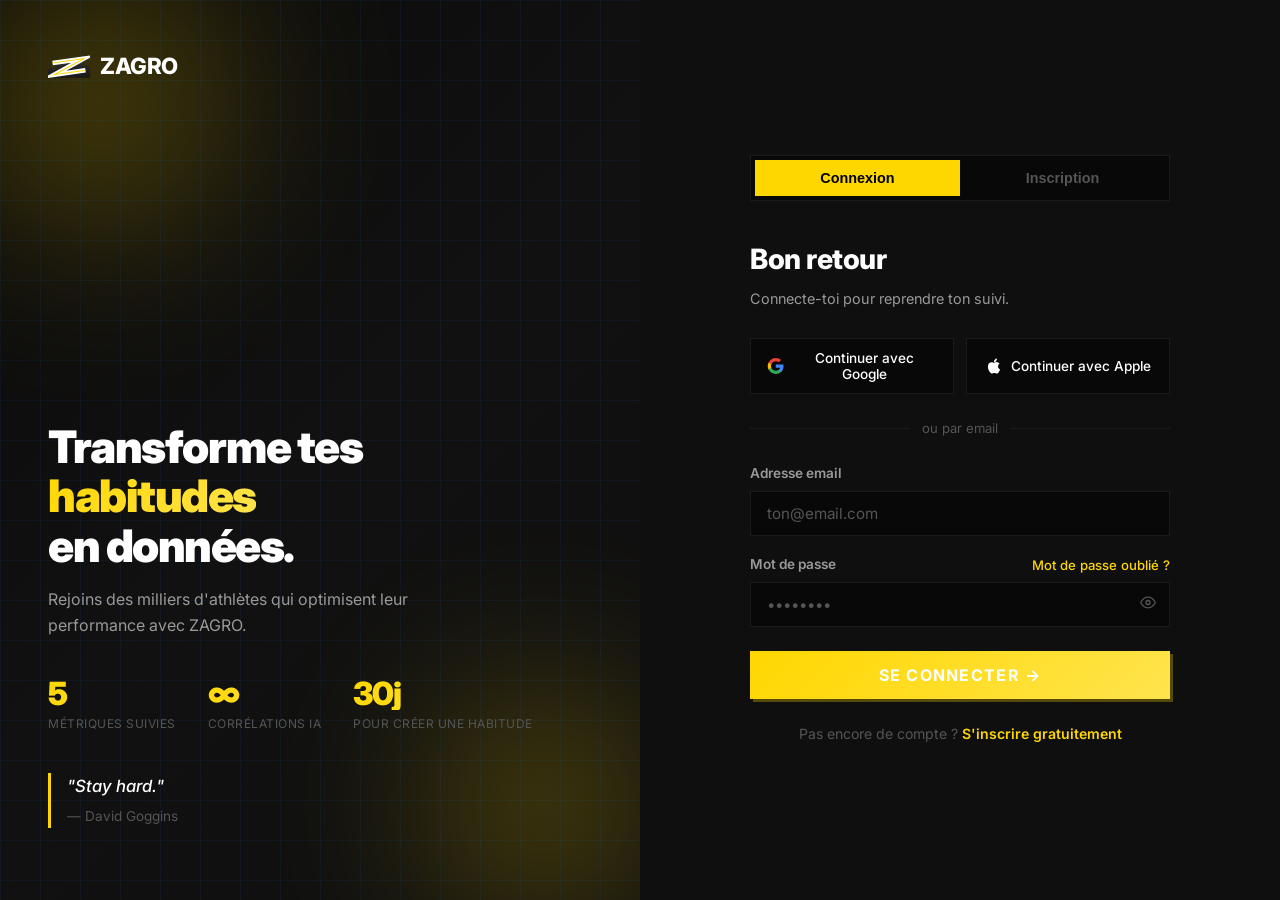
==== templates/auth.html @ 40c75fc3 "ZAGRO v1 - sauvegarde complète" ====
<!DOCTYPE html>
<html lang="fr" data-theme="dark">
<head>
  <meta charset="UTF-8" />
  <meta name="viewport" content="width=device-width, initial-scale=1.0" />
  <title>ZAGRO — Connexion</title>
  <link rel="icon" type="image/svg+xml" href="/static/img/logo.svg" />
  <link rel="stylesheet" href="/static/css/style.css" />
  <link rel="stylesheet" href="/static/css/auth.css" />
  <link href="https://fonts.googleapis.com/css2?family=Inter:wght@300;400;500;600;700;800;900&display=swap" rel="stylesheet" />
</head>
<body class="auth-page">

  <div class="auth-layout">

    <!-- ── Left: Brand panel ── -->
    <div class="auth-brand">
      <div class="auth-brand__orb auth-brand__orb--1"></div>
      <div class="auth-brand__orb auth-brand__orb--2"></div>
      <div class="auth-brand__grid"></div>

      <a href="/" class="auth-brand__logo">
        <svg class="logo-svg" xmlns="http://www.w3.org/2000/svg" viewBox="0 0 64 36" width="42" height="24">
          <defs><linearGradient id="mt-auth" x1="0%" y1="0%" x2="0%" y2="100%"><stop offset="0%" stop-color="#333333"/><stop offset="100%" stop-color="#181818"/></linearGradient></defs>
          <path d="M0,36 L0,26 L5,20 L9,24 L14,14 L17,18 L21,8 L24,12 L28,4 L32,12 L36,6 L40,14 L43,10 L47,18 L52,12 L56,20 L60,16 L64,22 L64,36 Z" fill="url(#mt-auth)"/>
          <g transform="rotate(-8, 32, 19)"><path d="M8,10 L56,10 L8,28 L56,28" stroke="#FFFFFF" stroke-width="7" stroke-linecap="butt" stroke-linejoin="miter" stroke-miterlimit="20" fill="none"/><path d="M8,10 L56,10 L8,28 L56,28" stroke="#FFD700" stroke-width="1.5" stroke-linecap="butt" stroke-linejoin="miter" stroke-miterlimit="20" fill="none"/></g>
        </svg>
        <span>ZAGRO</span>
      </a>

      <div class="auth-brand__content">
        <h2 class="auth-brand__title">Transforme tes<br /><span class="gradient-text">habitudes</span><br />en données.</h2>
        <p class="auth-brand__sub">Rejoins des milliers d'athlètes qui optimisent leur performance avec ZAGRO.</p>

        <div class="auth-brand__stats">
          <div class="auth-stat">
            <div class="auth-stat__num">5</div>
            <div class="auth-stat__label">Métriques suivies</div>
          </div>
          <div class="auth-stat">
            <div class="auth-stat__num">∞</div>
            <div class="auth-stat__label">Corrélations IA</div>
          </div>
          <div class="auth-stat">
            <div class="auth-stat__num">30j</div>
            <div class="auth-stat__label">Pour créer une habitude</div>
          </div>
        </div>

        <div class="auth-brand__quote">
          <p>"Stay hard."</p>
          <span>— David Goggins</span>
        </div>
      </div>
    </div>

    <!-- ── Right: Form panel ── -->
    <div class="auth-form-panel">
      <div class="auth-form-wrap">

        <!-- Tabs -->
        <div class="auth-tabs">
          <button class="auth-tab active" id="tab-login" onclick="showLogin()">Connexion</button>
          <button class="auth-tab" id="tab-register" onclick="showRegister()">Inscription</button>
          <div class="auth-tab-indicator" id="tab-indicator"></div>
        </div>

        <!-- ── Login form ── -->
        <div class="auth-form active" id="form-login">
          <h1 class="auth-form__title">Bon retour</h1>
          <p class="auth-form__sub">Connecte-toi pour reprendre ton suivi.</p>

          <div class="social-btns">
            <button class="social-btn" onclick="socialLogin('Google')">
              <svg width="18" height="18" viewBox="0 0 24 24"><path fill="#4285F4" d="M22.56 12.25c0-.78-.07-1.53-.2-2.25H12v4.26h5.92c-.26 1.37-1.04 2.53-2.21 3.31v2.77h3.57c2.08-1.92 3.28-4.74 3.28-8.09z"/><path fill="#34A853" d="M12 23c2.97 0 5.46-.98 7.28-2.66l-3.57-2.77c-.98.66-2.23 1.06-3.71 1.06-2.86 0-5.29-1.93-6.16-4.53H2.18v2.84C3.99 20.53 7.7 23 12 23z"/><path fill="#FBBC05" d="M5.84 14.09c-.22-.66-.35-1.36-.35-2.09s.13-1.43.35-2.09V7.07H2.18C1.43 8.55 1 10.22 1 12s.43 3.45 1.18 4.93l2.85-2.22.81-.62z"/><path fill="#EA4335" d="M12 5.38c1.62 0 3.06.56 4.21 1.64l3.15-3.15C17.45 2.09 14.97 1 12 1 7.7 1 3.99 3.47 2.18 7.07l3.66 2.84c.87-2.6 3.3-4.53 6.16-4.53z"/></svg>
              Continuer avec Google
            </button>
            <button class="social-btn" onclick="socialLogin('Apple')">
              <svg width="18" height="18" viewBox="0 0 24 24" fill="currentColor"><path d="M18.71 19.5c-.83 1.24-1.71 2.45-3.05 2.47-1.34.03-1.77-.79-3.29-.79-1.53 0-2 .77-3.27.82-1.31.05-2.3-1.32-3.14-2.53C4.25 17 2.94 12.45 4.7 9.39c.87-1.52 2.43-2.48 4.12-2.51 1.28-.02 2.5.87 3.29.87.78 0 2.26-1.07 3.8-.91.65.03 2.47.26 3.64 1.98-.09.06-2.17 1.28-2.15 3.81.03 3.02 2.65 4.03 2.68 4.04-.03.07-.42 1.44-1.38 2.83M13 3.5c.73-.83 1.94-1.46 2.94-1.5.13 1.17-.34 2.35-1.04 3.19-.69.85-1.83 1.51-2.95 1.42-.15-1.15.41-2.35 1.05-3.11z"/></svg>
              Continuer avec Apple
            </button>
          </div>

          <div class="auth-divider"><span>ou par email</span></div>

          <form class="form" id="login-form" onsubmit="handleLogin(event)">
            <div class="form-group">
              <label class="form-label">Adresse email</label>
              <input type="email" class="form-input" id="login-email" placeholder="ton@email.com" required />
            </div>
            <div class="form-group">
              <label class="form-label">
                Mot de passe
                <a href="#" class="form-label__link">Mot de passe oublié ?</a>
              </label>
              <div class="input-wrap">
                <input type="password" class="form-input" id="login-password" placeholder="••••••••" required />
                <button type="button" class="input-eye" onclick="togglePassword('login-password', this)"><svg width="16" height="16" viewBox="0 0 24 24" fill="none" stroke="currentColor" stroke-width="2" stroke-linecap="round" stroke-linejoin="round"><path d="M1 12s4-8 11-8 11 8 11 8-4 8-11 8-11-8-11-8z"/><circle cx="12" cy="12" r="3"/></svg></button>
              </div>
            </div>
            <div class="form-error" id="login-error"></div>
            <button type="submit" id="login-submit" class="btn btn--primary btn--xl form-submit">
              Se connecter →
            </button>
          </form>

          <p class="auth-switch">Pas encore de compte ? <a href="#" onclick="showRegister()">S'inscrire gratuitement</a></p>
        </div>

        <!-- ── Register form ── -->
        <div class="auth-form" id="form-register">
          <h1 class="auth-form__title">Commence ton voyage</h1>
          <p class="auth-form__sub">Gratuit. Aucune carte requise.</p>

          <div class="social-btns">
            <button class="social-btn" onclick="socialLogin('Google')">
              <svg width="18" height="18" viewBox="0 0 24 24"><path fill="#4285F4" d="M22.56 12.25c0-.78-.07-1.53-.2-2.25H12v4.26h5.92c-.26 1.37-1.04 2.53-2.21 3.31v2.77h3.57c2.08-1.92 3.28-4.74 3.28-8.09z"/><path fill="#34A853" d="M12 23c2.97 0 5.46-.98 7.28-2.66l-3.57-2.77c-.98.66-2.23 1.06-3.71 1.06-2.86 0-5.29-1.93-6.16-4.53H2.18v2.84C3.99 20.53 7.7 23 12 23z"/><path fill="#FBBC05" d="M5.84 14.09c-.22-.66-.35-1.36-.35-2.09s.13-1.43.35-2.09V7.07H2.18C1.43 8.55 1 10.22 1 12s.43 3.45 1.18 4.93l2.85-2.22.81-.62z"/><path fill="#EA4335" d="M12 5.38c1.62 0 3.06.56 4.21 1.64l3.15-3.15C17.45 2.09 14.97 1 12 1 7.7 1 3.99 3.47 2.18 7.07l3.66 2.84c.87-2.6 3.3-4.53 6.16-4.53z"/></svg>
              S'inscrire avec Google
            </button>
            <button class="social-btn" onclick="socialLogin('Apple')">
              <svg width="18" height="18" viewBox="0 0 24 24" fill="currentColor"><path d="M18.71 19.5c-.83 1.24-1.71 2.45-3.05 2.47-1.34.03-1.77-.79-3.29-.79-1.53 0-2 .77-3.27.82-1.31.05-2.3-1.32-3.14-2.53C4.25 17 2.94 12.45 4.7 9.39c.87-1.52 2.43-2.48 4.12-2.51 1.28-.02 2.5.87 3.29.87.78 0 2.26-1.07 3.8-.91.65.03 2.47.26 3.64 1.98-.09.06-2.17 1.28-2.15 3.81.03 3.02 2.65 4.03 2.68 4.04-.03.07-.42 1.44-1.38 2.83M13 3.5c.73-.83 1.94-1.46 2.94-1.5.13 1.17-.34 2.35-1.04 3.19-.69.85-1.83 1.51-2.95 1.42-.15-1.15.41-2.35 1.05-3.11z"/></svg>
              S'inscrire avec Apple
            </button>
          </div>

          <div class="auth-divider"><span>ou par email</span></div>

          <form class="form" id="register-form" onsubmit="handleRegister(event)">
            <div class="form-group">
              <label class="form-label">Prénom</label>
              <input type="text" class="form-input" id="reg-name" placeholder="David" required />
            </div>
            <div class="form-group">
              <label class="form-label">Adresse email</label>
              <input type="email" class="form-input" id="reg-email" placeholder="ton@email.com" required />
            </div>
            <div class="form-group">
              <label class="form-label">Mot de passe</label>
              <div class="input-wrap">
                <input type="password" class="form-input" id="reg-password" placeholder="8 caractères minimum" required minlength="8" />
                <button type="button" class="input-eye" onclick="togglePassword('reg-password', this)"><svg width="16" height="16" viewBox="0 0 24 24" fill="none" stroke="currentColor" stroke-width="2" stroke-linecap="round" stroke-linejoin="round"><path d="M1 12s4-8 11-8 11 8 11 8-4 8-11 8-11-8-11-8z"/><circle cx="12" cy="12" r="3"/></svg></button>
              </div>
            </div>
            <div class="form-group">
              <label class="form-label">Confirmer le mot de passe</label>
              <div class="input-wrap">
                <input type="password" class="form-input" id="reg-confirm" placeholder="••••••••" required />
                <button type="button" class="input-eye" onclick="togglePassword('reg-confirm', this)"><svg width="16" height="16" viewBox="0 0 24 24" fill="none" stroke="currentColor" stroke-width="2" stroke-linecap="round" stroke-linejoin="round"><path d="M1 12s4-8 11-8 11 8 11 8-4 8-11 8-11-8-11-8z"/><circle cx="12" cy="12" r="3"/></svg></button>
              </div>
            </div>
            <div class="form-error" id="reg-error"></div>
            <button type="submit" id="reg-submit" class="btn btn--primary btn--xl form-submit">
              Créer mon compte →
            </button>
          </form>

          <p class="auth-switch">Déjà un compte ? <a href="#" onclick="showLogin()">Se connecter</a></p>
        </div>

      </div>
    </div>
  </div>

  <script>
    // ── Tab switching ──────────────────────────────────────────────
    function showLogin() {
      document.getElementById('form-login').classList.add('active');
      document.getElementById('form-register').classList.remove('active');
      document.getElementById('tab-login').classList.add('active');
      document.getElementById('tab-register').classList.remove('active');
      document.getElementById('tab-indicator').style.transform = 'translateX(0)';
    }

    function showRegister() {
      document.getElementById('form-register').classList.add('active');
      document.getElementById('form-login').classList.remove('active');
      document.getElementById('tab-register').classList.add('active');
      document.getElementById('tab-login').classList.remove('active');
      document.getElementById('tab-indicator').style.transform = 'translateX(100%)';
    }

    // ── Password visibility ────────────────────────────────────────
    var EYE_SVG  = '<svg width="16" height="16" viewBox="0 0 24 24" fill="none" stroke="currentColor" stroke-width="2" stroke-linecap="round" stroke-linejoin="round"><path d="M1 12s4-8 11-8 11 8 11 8-4 8-11 8-11-8-11-8z"/><circle cx="12" cy="12" r="3"/></svg>';
    var EYEOFF_SVG = '<svg width="16" height="16" viewBox="0 0 24 24" fill="none" stroke="currentColor" stroke-width="2" stroke-linecap="round" stroke-linejoin="round"><path d="M17.94 17.94A10.07 10.07 0 0 1 12 20c-7 0-11-8-11-8a18.45 18.45 0 0 1 5.06-5.94"/><path d="M9.9 4.24A9.12 9.12 0 0 1 12 4c7 0 11 8 11 8a18.5 18.5 0 0 1-2.16 3.19"/><line x1="1" y1="1" x2="23" y2="23"/></svg>';
    function togglePassword(id, btn) {
      const input = document.getElementById(id);
      input.type = input.type === 'password' ? 'text' : 'password';
      btn.innerHTML = input.type === 'password' ? EYE_SVG : EYEOFF_SVG;
    }

    // ── Social login (placeholder) ─────────────────────────────────
    function socialLogin(provider) {
      showError('login-error', `Connexion ${provider} bientôt disponible !`);
    }

    function showError(id, msg) {
      const el = document.getElementById(id);
      if (el) { el.textContent = msg; el.style.display = 'block'; }
      setTimeout(() => { if (el) el.style.display = 'none'; }, 4000);
    }

    function setLoading(btnId, loading) {
      const btn = document.getElementById(btnId);
      if (!btn) return;
      btn.disabled = loading;
      btn.style.opacity = loading ? '0.7' : '1';
    }

    // ── Login ──────────────────────────────────────────────────────
    async function handleLogin(e) {
      e.preventDefault();
      const email    = document.getElementById('login-email').value.trim();
      const password = document.getElementById('login-password').value;

      setLoading('login-submit', true);
      try {
        const res = await fetch('/api/login', {
          method: 'POST',
          headers: { 'Content-Type': 'application/json' },
          body: JSON.stringify({ email, password }),
        });
        const data = await res.json();
        if (!res.ok) { showError('login-error', data.error || 'Erreur de connexion.'); return; }
        window.location.href = '/dashboard';
      } catch {
        showError('login-error', 'Erreur réseau. Réessaie.');
      } finally {
        setLoading('login-submit', false);
      }
    }

    // ── Register ───────────────────────────────────────────────────
    async function handleRegister(e) {
      e.preventDefault();
      const name     = document.getElementById('reg-name').value.trim();
      const email    = document.getElementById('reg-email').value.trim();
      const password = document.getElementById('reg-password').value;
      const confirm  = document.getElementById('reg-confirm').value;

      if (password !== confirm) { showError('reg-error', 'Les mots de passe ne correspondent pas.'); return; }
      if (password.length < 8)  { showError('reg-error', 'Le mot de passe doit faire 8 caractères minimum.'); return; }

      setLoading('reg-submit', true);
      try {
        const res = await fetch('/api/register', {
          method: 'POST',
          headers: { 'Content-Type': 'application/json' },
          body: JSON.stringify({ name, email, password }),
        });
        const data = await res.json();
        if (!res.ok) { showError('reg-error', data.error || 'Erreur lors de l\'inscription.'); return; }
        window.location.href = '/dashboard';
      } catch {
        showError('reg-error', 'Erreur réseau. Réessaie.');
      } finally {
        setLoading('reg-submit', false);
      }
    }
  </script>
</body>
</html>
---- static/css/style.css ----
/* ═══════════════════════════════════════════════════════════════
   ZAGRO — Main Stylesheet
   Under Armour · Brutal · Bold · Performance
═══════════════════════════════════════════════════════════════ */

*, *::before, *::after { box-sizing: border-box; margin: 0; padding: 0; }

/* ── Variables (:root) ────────────────────────────────────────── */
:root {
  --bg:        #0A0A0A;
  --bg-2:      #0F0F0F;
  --bg-3:      #080808;
  --bg-card:   #111111;
  --bg-card-2: #141414;

  --yellow-1:  #CC9900;
  --yellow-2:  #FFD700;
  --yellow-3:  #FFE44D;
  --yellow-4:  #FFF0A0;

  /* Backward compat — all blue/orange/cyan/teal refs auto-map to yellow */
  --blue-1:    var(--yellow-1);
  --blue-2:    var(--yellow-2);
  --blue-3:    var(--yellow-3);
  --blue-4:    var(--yellow-4);
  --blue-5:    var(--yellow-4);
  --orange-1:  var(--yellow-1);
  --orange-2:  var(--yellow-2);
  --orange-3:  var(--yellow-3);
  --orange-4:  var(--yellow-4);
  --cyan-1:    var(--yellow-1);
  --cyan-2:    var(--yellow-2);
  --cyan-3:    var(--yellow-3);
  --teal-1:    var(--yellow-1);
  --teal-2:    var(--yellow-2);
  --teal-3:    var(--yellow-3);
  --green-1:   var(--yellow-1);
  --green-2:   var(--yellow-2);
  --green-3:   var(--yellow-3);

  /* Purple (unused in brutal) */
  --purple-1:  #1A0A0A;
  --purple-2:  #2A0A0A;
  --purple-3:  #4A1A1A;
  --purple-4:  #CC3300;

  --text-1:    #FFFFFF;
  --text-2:    #999999;
  --text-3:    #555555;

  --border:    #222222;
  --border-2:  #1A1A1A;

  --green:     #FFD700;
  --red:       #FF3333;
  --yellow:    #FFD700;

  /* Brutal — zero radius */
  --radius:    0px;
  --radius-lg: 0px;
  --radius-xl: 0px;

  --shadow-card: 0 0 0 1px #1A1A1A, 0 4px 16px rgba(0,0,0,0.9);
  --shadow-hard: 4px 4px 0px #FFD700;
  --shadow-glow: 4px 4px 0px rgba(255,215,0,0.4);

  --font: 'Inter', system-ui, -apple-system, sans-serif;
}

/* ── Light Mode ──────────────────────────────────────────────── */
[data-theme="light"] {
  --bg:        #F0F0F0;
  --bg-2:      #E8E8E8;
  --bg-3:      #E0E0E0;
  --bg-card:   #FFFFFF;
  --bg-card-2: #F5F5F5;
  --text-1:    #0A0A0A;
  --text-2:    #555555;
  --text-3:    #999999;
  --border:    #DDDDDD;
  --border-2:  #EEEEEE;
  --shadow-card: 0 0 0 1px #DDDDDD, 0 4px 16px rgba(0,0,0,0.08);
  --shadow-hard: 4px 4px 0px #CC9900;
}

/* ── Reset + Base ─────────────────────────────────────────────── */
html { scroll-behavior: smooth; }

body {
  font-family: var(--font);
  background: var(--bg);
  color: var(--text-1);
  line-height: 1.6;
  -webkit-font-smoothing: antialiased;
  transition: background 0.3s, color 0.3s;
}

a { text-decoration: none; color: inherit; }
ul { list-style: none; }

/* ── Container ────────────────────────────────────────────────── */
.container { max-width: 1160px; margin: 0 auto; padding: 0 24px; }

.gradient-text {
  background: linear-gradient(135deg, #FFD700 0%, #FFE44D 100%);
  -webkit-background-clip: text;
  -webkit-text-fill-color: transparent;
  background-clip: text;
}

.accent-text { color: #FFD700; }

/* ── Buttons ─────────────────────────────────────────────────── */
.btn {
  display: inline-flex;
  align-items: center;
  gap: 8px;
  padding: 10px 20px;
  border-radius: 0;
  font-size: 0.88rem;
  font-weight: 700;
  font-family: var(--font);
  cursor: pointer;
  border: 2px solid #FFD700;
  transition: all 0.15s ease;
  white-space: nowrap;
  position: relative;
  overflow: hidden;
  text-transform: uppercase;
  letter-spacing: 0.07em;
}

.btn--primary {
  background: #FFD700;
  color: #000000;
}

.btn--primary:hover {
  background: transparent;
  color: #FFD700;
  transform: translate(-3px, -3px);
  box-shadow: 3px 3px 0 #FFD700;
}

.btn--ghost {
  background: transparent;
  color: #FFD700;
  border: 2px solid #FFD700;
}

.btn--ghost:hover {
  background: #FFD700;
  color: #000000;
  border-color: #FFD700;
  transform: translate(-2px, -2px);
  box-shadow: 2px 2px 0 #FFD700;
}

.btn--sm  { padding: 8px 16px; font-size: 0.78rem; }
.btn--lg  { padding: 14px 32px; font-size: 0.95rem; }
.btn--xl  { padding: 18px 48px; font-size: 1.05rem; }

/* ── Scroll Progress Bar ─────────────────────────────────────── */
.scroll-progress {
  position: fixed;
  top: 0; left: 0;
  height: 3px;
  background: #FFD700;
  width: 0%;
  z-index: 300;
  transition: width 0.08s linear;
  pointer-events: none;
}

/* ── Top performance bar (non-cinematic landing) ─────────────── */
body.landing::before {
  content: '';
  position: fixed;
  top: 0; left: 0; right: 0;
  height: 3px;
  background: linear-gradient(90deg, #CC9900, #FFD700, #FFE44D, #FFD700, #CC9900);
  background-size: 200% 100%;
  animation: bar-slide 3s linear infinite;
  z-index: 200;
  pointer-events: none;
}

@keyframes bar-slide {
  0%   { background-position: 0% 0%; }
  100% { background-position: 200% 0%; }
}

/* ── Nav ─────────────────────────────────────────────────────── */
.nav {
  position: fixed;
  top: 0; left: 0; right: 0;
  z-index: 100;
  padding: 10px 0;
  border-bottom: 2px solid #FFD700;
  background: rgba(10, 10, 10, 0.97);
  backdrop-filter: blur(20px);
  -webkit-backdrop-filter: blur(20px);
}

.nav__inner {
  max-width: 1160px;
  margin: 0 auto;
  padding: 0 24px;
  display: flex;
  align-items: center;
  gap: 40px;
}

.nav__logo {
  display: flex;
  align-items: center;
  gap: 10px;
  font-size: 1.1rem;
  font-weight: 900;
  letter-spacing: 0.1em;
  color: #FFFFFF;
  text-transform: uppercase;
}

.logo-icon { color: #FFD700; }
.logo-svg  { display: block; flex-shrink: 0; }

.nav__links {
  display: flex;
  align-items: center;
  gap: 32px;
  flex: 1;
}

.nav__links a {
  color: #666666;
  font-size: 0.78rem;
  font-weight: 700;
  letter-spacing: 0.1em;
  text-transform: uppercase;
  transition: color 0.15s;
  position: relative;
}

.nav__links a::after {
  content: '';
  position: absolute;
  bottom: -4px; left: 0;
  width: 0; height: 2px;
  background: #FFD700;
  transition: width 0.2s ease;
}

.nav__links a:hover { color: #FFFFFF; }
.nav__links a:hover::after { width: 100%; }

.nav__actions {
  display: flex;
  align-items: center;
  gap: 10px;
  margin-left: auto;
}

.nav__login { font-size: 0.82rem; padding: 8px 16px; }

/* ── Theme Toggle ─────────────────────────────────────────────── */
.theme-toggle {
  width: 36px; height: 36px;
  border-radius: 0;
  background: #111111;
  border: 2px solid #222222;
  cursor: pointer;
  font-size: 0.95rem;
  display: flex;
  align-items: center;
  justify-content: center;
  transition: border-color 0.15s;
  flex-shrink: 0;
}
.theme-toggle:hover { border-color: #FFD700; }

/* ══════════════════════════════════════════════════════════════
   CINEMATIC LAYOUT
══════════════════════════════════════════════════════════════ */

body.cinematic { overflow: hidden; }

/* Disable animated top bar on cinematic landing (replaced by scroll progress) */
body.landing.cinematic::before { display: none; }

.scroll-container {
  position: fixed;
  top: 0; left: 0;
  display: flex;
  width: 100vw; height: 100vh;
  overflow-x: scroll;
  overflow-y: hidden;
  scroll-snap-type: x mandatory;
  scrollbar-width: none;
  -ms-overflow-style: none;
}
.scroll-container::-webkit-scrollbar { display: none; }

.scene {
  flex-shrink: 0;
  width: 100vw; height: 100vh;
  scroll-snap-align: start;
  position: relative;
  overflow: hidden;
  display: flex;
  align-items: center;
  justify-content: center;
  padding-top: 52px;
  box-sizing: border-box;
}

/* ── Scene Dots ───────────────────────────────────────────────── */
.scene-dots {
  position: fixed;
  right: 24px;
  top: 50%;
  transform: translateY(-50%);
  display: flex;
  flex-direction: column;
  gap: 12px;
  z-index: 200;
}

.scene-dot {
  width: 10px; height: 10px;
  border-radius: 50%;
  border: 2px solid rgba(255,215,0,0.35);
  background: transparent;
  cursor: pointer;
  transition: background 0.2s, border-color 0.2s, box-shadow 0.2s;
  padding: 0;
}

.scene-dot.active {
  background: #FFD700;
  border-color: #FFD700;
  box-shadow: 0 0 10px rgba(255,215,0,0.4);
}

.scene-dot:hover { border-color: #FFD700; }

/* ══════════════════════════════════════════════════════════════
   SCENE 1 — HERO
══════════════════════════════════════════════════════════════ */

.scene--hero { background: #0A0A0A; }

#particles-canvas {
  position: absolute;
  inset: 0;
  width: 100%; height: 100%;
  pointer-events: none;
  z-index: 0;
}

.hero-cin {
  position: relative;
  z-index: 1;
  text-align: center;
  padding: 0 24px;
  max-width: 900px;
}

.hero-cin__brand {
  font-size: clamp(5rem, 14vw, 11rem);
  font-weight: 900;
  line-height: 1;
  letter-spacing: -0.04em;
  color: #FFFFFF;
  text-transform: uppercase;
  animation: brand-in 0.9s 0.1s cubic-bezier(0.16,1,0.3,1) both;
}

@keyframes brand-in {
  from { opacity: 0; transform: translateY(50px) scale(0.92); }
  to   { opacity: 1; transform: translateY(0) scale(1); }
}

.hero-cin__h1 {
  display: flex;
  flex-direction: column;
  gap: 4px;
  font-size: clamp(1.8rem, 4.5vw, 3.8rem);
  font-weight: 900;
  line-height: 1.05;
  letter-spacing: -0.02em;
  text-transform: uppercase;
  margin: 16px 0 20px;
}

.hero-line-1 {
  display: block;
  color: #FFFFFF;
  animation: from-left 0.7s 0.75s cubic-bezier(0.16,1,0.3,1) both;
}

.hero-line-2 {
  display: block;
  color: #FFD700;
  animation: from-right 0.7s 1.0s cubic-bezier(0.16,1,0.3,1) both;
}

@keyframes from-left {
  from { opacity: 0; transform: translateX(-60px); }
  to   { opacity: 1; transform: translateX(0); }
}

@keyframes from-right {
  from { opacity: 0; transform: translateX(60px); }
  to   { opacity: 1; transform: translateX(0); }
}

.hero-cin__sub {
  font-size: clamp(0.85rem, 1.5vw, 1rem);
  color: #777;
  line-height: 1.7;
  max-width: 560px;
  margin: 0 auto 32px;
  animation: fade-in-up 0.7s 1.3s ease both;
}

.hero-cin__actions {
  display: flex;
  align-items: center;
  justify-content: center;
  gap: 24px;
  flex-wrap: wrap;
  animation: fade-in-up 0.7s 1.5s ease both;
}

@keyframes fade-in-up {
  from { opacity: 0; transform: translateY(20px); }
  to   { opacity: 1; transform: translateY(0); }
}

.scroll-hint {
  display: flex;
  align-items: center;
  gap: 8px;
  color: #555;
  font-size: 0.72rem;
  font-weight: 700;
  text-transform: uppercase;
  letter-spacing: 0.15em;
}

.scroll-hint__arrow {
  display: inline-block;
  animation: hint-bounce 1.8s ease-in-out infinite;
}

@keyframes hint-bounce {
  0%, 100% { transform: translateX(0); opacity: 0.5; }
  50%       { transform: translateX(8px); opacity: 1; }
}

/* ══════════════════════════════════════════════════════════════
   SCENE 2 — FEATURES
══════════════════════════════════════════════════════════════ */

.scene--features { background: #0F0F0F; }

.scene__inner {
  width: 100%;
  max-width: 1160px;
  padding: 0 40px;
  display: flex;
  flex-direction: column;
  align-items: center;
}

.scene__tag {
  display: inline-block;
  padding: 3px 12px;
  border: 1px solid #FFD700;
  border-radius: 0;
  font-size: 0.62rem;
  font-weight: 800;
  color: #FFD700;
  text-transform: uppercase;
  letter-spacing: 0.18em;
  margin-bottom: 12px;
}

.scene__title {
  font-size: clamp(1.6rem, 3.5vw, 2.8rem);
  font-weight: 900;
  text-transform: uppercase;
  letter-spacing: -0.02em;
  color: #FFFFFF;
  text-align: center;
  margin-bottom: 48px;
  line-height: 1.05;
}

.feat-grid {
  display: grid;
  grid-template-columns: repeat(3, 1fr);
  gap: 20px;
  width: 100%;
}

.feat-card {
  background: #111111;
  border: 1px solid #1A1A1A;
  border-left: 4px solid #FFD700;
  border-radius: 0;
  padding: 28px 24px;
  position: relative;
  transition: border-color 0.2s, box-shadow 0.2s, transform 0.2s;
}

.feat-card:hover {
  border-color: #FFD700;
  box-shadow: 4px 4px 0 #FFD700;
  transform: translate(-3px, -3px) !important;
}

.scene--features.active .feat-card { opacity: 1; transform: translateY(0); }
.scene--features.active .feat-card:nth-child(1) { transition-delay: 0.1s; }
.scene--features.active .feat-card:nth-child(2) { transition-delay: 0.25s; }
.scene--features.active .feat-card:nth-child(3) { transition-delay: 0.4s; }

.feat-card__num {
  position: absolute;
  top: 16px; right: 16px;
  font-size: 0.62rem;
  font-weight: 900;
  color: rgba(255,215,0,0.25);
  letter-spacing: 0.1em;
}

.feat-card__icon { font-size: 2rem; margin-bottom: 14px; display: flex; align-items: center; }

.feat-card h3 {
  font-size: 0.85rem;
  font-weight: 900;
  text-transform: uppercase;
  letter-spacing: 0.07em;
  color: #FFFFFF;
  margin-bottom: 10px;
}

.feat-card p { font-size: 0.85rem; color: #777; line-height: 1.7; }

/* ══════════════════════════════════════════════════════════════
   SCENE 3 — HOW IT WORKS
══════════════════════════════════════════════════════════════ */

.scene--how { background: #0A0A0A; }

.how-cin {
  display: flex;
  align-items: flex-start;
  gap: 0;
  width: 100%;
  max-width: 860px;
}

.how-cin__step {
  flex: 1;
  text-align: center;
  padding: 0 20px;
  opacity: 0;
  transform: translateY(32px);
  transition: opacity 0.5s ease, transform 0.5s ease;
}

.scene--how.active .how-cin__step--1 { opacity: 1; transform: none; transition-delay: 0.1s; }
.scene--how.active .how-cin__step--2 { opacity: 1; transform: none; transition-delay: 0.3s; }
.scene--how.active .how-cin__step--3 { opacity: 1; transform: none; transition-delay: 0.5s; }

.how-cin__num {
  width: 56px; height: 56px;
  border: 2px solid #FFD700;
  background: #111111;
  display: inline-flex;
  align-items: center;
  justify-content: center;
  font-size: 0.95rem;
  font-weight: 900;
  color: #FFD700;
  letter-spacing: 0.05em;
  box-shadow: 3px 3px 0 #FFD700;
  margin-bottom: 20px;
}

.how-cin__content h3 {
  font-size: 0.85rem;
  font-weight: 900;
  text-transform: uppercase;
  letter-spacing: 0.06em;
  color: #FFFFFF;
  margin-bottom: 10px;
}

.how-cin__content p { font-size: 0.85rem; color: #777; line-height: 1.7; }

.how-cin__connector {
  width: 60px; height: 2px;
  background: #FFD700;
  flex-shrink: 0;
  margin-top: 28px;
  opacity: 0.4;
  transition: opacity 0.5s ease;
}

.scene--how.active .how-cin__connector { opacity: 0.7; }

/* ══════════════════════════════════════════════════════════════
   SCENE 4 — COACH IA
══════════════════════════════════════════════════════════════ */

.scene--coach { background: #0A0A0A; }

.scene--coach::before {
  content: '';
  position: absolute;
  top: 50%; left: 50%;
  transform: translate(-50%, -50%);
  width: 700px; height: 500px;
  background: radial-gradient(ellipse, rgba(255,215,0,0.04) 0%, transparent 70%);
  pointer-events: none;
}

.coach-split {
  display: grid;
  grid-template-columns: 1fr 1fr;
  gap: 60px;
  width: 100%;
  max-width: 1080px;
  padding: 0 40px;
  align-items: center;
}

.coach-split__left p { font-size: 0.92rem; color: #777; line-height: 1.75; margin-top: 16px; }

.coach-mock {
  background: #111111;
  border: 2px solid #222222;
  border-radius: 0;
  padding: 24px;
  transition: border-color 0.2s, box-shadow 0.2s;
}

.coach-mock:hover {
  border-color: #FFD700;
  box-shadow: 4px 4px 0 rgba(255,215,0,0.25);
}

.scene--coach.active .coach-mock { opacity: 1; transform: translateX(0); }

.coach-mock__header {
  display: flex;
  align-items: center;
  gap: 12px;
  margin-bottom: 20px;
  padding-bottom: 16px;
  border-bottom: 1px solid #1A1A1A;
}

.coach-mock__av {
  width: 40px; height: 40px;
  background: #FFD700;
  display: flex;
  align-items: center;
  justify-content: center;
  font-size: 1.2rem;
  flex-shrink: 0;
}

.coach-mock__name {
  font-weight: 900;
  font-size: 0.78rem;
  text-transform: uppercase;
  letter-spacing: 0.08em;
  color: #FFFFFF;
}

.coach-mock__date { font-size: 0.65rem; color: #555; margin-top: 2px; }

.coach-mock__score { margin-left: auto; }

.coach-mock__score-num {
  font-size: 1.8rem;
  font-weight: 900;
  color: #FFD700;
  letter-spacing: -1px;
  line-height: 1;
}

.coach-mock__score-lbl { font-size: 0.72rem; color: #555; font-weight: 700; }

.coach-mock__body { display: flex; flex-direction: column; gap: 10px; }

.coach-msg {
  padding: 10px 14px;
  background: #141414;
  border-left: 2px solid #222222;
  border-radius: 0;
  font-size: 0.82rem;
  color: #999;
  line-height: 1.5;
  transition: border-color 0.2s, color 0.2s;
}

.coach-msg:hover { border-left-color: #FFD700; color: #FFFFFF; }

.scene--coach.active .coach-msg--1 { animation: msg-in 0.4s 0.5s ease both; }
.scene--coach.active .coach-msg--2 { animation: msg-in 0.4s 0.8s ease both; }
.scene--coach.active .coach-msg--3 { animation: msg-in 0.4s 1.1s ease both; }
.scene--coach.active .coach-msg--4 { animation: msg-in 0.4s 1.4s ease both; }

@keyframes msg-in {
  from { opacity: 0; transform: translateX(-16px); }
  to   { opacity: 1; transform: translateX(0); }
}

/* ══════════════════════════════════════════════════════════════
   SCENE 5 — CTA
══════════════════════════════════════════════════════════════ */

.scene--cta { background: #0A0A0A; }

.scene--cta::before {
  content: '';
  position: absolute;
  top: 50%; left: 50%;
  transform: translate(-50%, -50%);
  width: 800px; height: 600px;
  background: radial-gradient(ellipse, rgba(255,215,0,0.05) 0%, transparent 70%);
  pointer-events: none;
}

.cta-cin {
  text-align: center;
  padding: 0 24px;
  position: relative;
  z-index: 1;
  opacity: 0;
  transform: translateY(30px);
  transition: opacity 0.6s ease 0.1s, transform 0.6s ease 0.1s;
}

.scene--cta.active .cta-cin { opacity: 1; transform: none; }

.cta-cin__title {
  font-size: clamp(3rem, 8vw, 7rem);
  font-weight: 900;
  text-transform: uppercase;
  letter-spacing: -0.03em;
  line-height: 0.95;
  color: #FFFFFF;
  margin-bottom: 20px;
  margin-top: 12px;
}

.cta-cin__sub {
  font-size: 0.95rem;
  color: #666;
  line-height: 1.7;
  margin-bottom: 36px;
}

.cta-cin__btn {
  font-size: 1.05rem;
  padding: 18px 48px;
  box-shadow: 6px 6px 0 rgba(255,215,0,0.3);
}

.cta-cin__btn:hover { box-shadow: none; transform: translate(-6px, -6px); }

.cta-cin__stats {
  display: flex;
  align-items: center;
  justify-content: center;
  gap: 32px;
  margin-top: 48px;
  padding-top: 24px;
  border-top: 1px solid #1A1A1A;
}

.cta-stat { text-align: center; }

.cta-stat__num {
  display: block;
  font-size: 2.5rem;
  font-weight: 900;
  color: #FFD700;
  letter-spacing: -2px;
  line-height: 1;
}

.cta-stat__lbl {
  display: block;
  font-size: 0.62rem;
  color: #555;
  font-weight: 700;
  text-transform: uppercase;
  letter-spacing: 0.1em;
  margin-top: 6px;
}

.cta-stat__div { width: 1px; height: 48px; background: #1A1A1A; }

/* ══════════════════════════════════════════════════════════════
   LEGACY HERO & SECTIONS (non-cinematic pages)
══════════════════════════════════════════════════════════════ */

.hero {
  position: relative;
  min-height: 100vh;
  display: flex;
  align-items: center;
  padding: 120px 24px 80px;
  max-width: 1160px;
  margin: 0 auto;
  gap: 60px;
  overflow: hidden;
}

.hero__bg {
  position: fixed;
  inset: 0;
  pointer-events: none;
  z-index: 0;
  background: #0A0A0A;
}

.hero__content {
  position: relative;
  z-index: 1;
  flex: 1;
  max-width: 580px;
}

/* Grid overlay */
.grid-overlay {
  position: absolute;
  inset: 0;
  background-image:
    linear-gradient(rgba(255,215,0,0.03) 1px, transparent 1px),
    linear-gradient(90deg, rgba(255,215,0,0.03) 1px, transparent 1px);
  background-size: 64px 64px;
  pointer-events: none;
}

/* Orbs */
.orb {
  position: absolute;
  border-radius: 50%;
  filter: blur(120px);
  pointer-events: none;
}
.orb--1 { width:600px; height:400px; background:radial-gradient(ellipse, rgba(255,215,0,0.025) 0%, transparent 70%); top:-150px; left:-200px; }
.orb--2 { width:500px; height:350px; background:radial-gradient(ellipse, rgba(255,215,0,0.015) 0%, transparent 70%); top:50px; right:-200px; }
.orb--3 { width:400px; height:300px; background:radial-gradient(ellipse, rgba(255,215,0,0.02) 0%, transparent 70%); bottom:0; left:20%; }

.hero__perf-badge {
  display: inline-block;
  font-size: 0.6rem;
  font-weight: 800;
  letter-spacing: 0.35em;
  color: #FFD700;
  text-transform: uppercase;
  margin-bottom: 10px;
}

.hero__badge {
  display: inline-flex;
  align-items: center;
  gap: 8px;
  padding: 5px 12px;
  background: rgba(255,215,0,0.05);
  border: 1px solid rgba(255,215,0,0.2);
  border-radius: 0;
  font-size: 0.7rem;
  font-weight: 700;
  color: #FFD700;
  margin-bottom: 28px;
  letter-spacing: 0.1em;
  text-transform: uppercase;
}

.badge-dot {
  width: 6px; height: 6px;
  background: #FFD700;
  border-radius: 50%;
  box-shadow: 0 0 6px #FFD700;
  animation: pulse-dot 2s ease-in-out infinite;
}

@keyframes pulse-dot {
  0%, 100% { opacity: 1; transform: scale(1); }
  50%       { opacity: 0.4; transform: scale(0.7); }
}

@keyframes slide-from-left {
  from { opacity: 0; transform: translateX(-40px); }
  to   { opacity: 1; transform: translateX(0); }
}

.hero__title {
  font-size: clamp(2.8rem, 6.5vw, 5rem);
  font-weight: 900;
  line-height: 0.95;
  letter-spacing: -0.03em;
  margin-bottom: 0;
  text-transform: uppercase;
  color: #FFFFFF;
}

.hero__title .accent-text { color: #FFD700; display: block; margin-top: 6px; }

.hero__title-line {
  width: 72px; height: 4px;
  background: #FFD700;
  margin: 24px 0 28px;
  animation: slide-from-left 0.5s 0.3s ease both;
}

.hero__subtitle {
  font-size: 0.95rem;
  color: #777777;
  line-height: 1.75;
  margin-bottom: 40px;
  max-width: 480px;
  animation: slide-from-left 0.5s 0.4s ease both;
}

.hero__actions {
  display: flex;
  align-items: center;
  gap: 16px;
  margin-bottom: 48px;
  flex-wrap: wrap;
  animation: slide-from-left 0.5s 0.5s ease both;
}

.hero__stats {
  display: flex;
  align-items: center;
  gap: 32px;
  animation: slide-from-left 0.5s 0.6s ease both;
  padding-top: 24px;
  border-top: 1px solid #1A1A1A;
}

.stat { text-align: left; }

.stat__num {
  display: block;
  font-size: 3rem;
  font-weight: 900;
  color: #FFD700;
  letter-spacing: -2px;
  line-height: 1;
}

.stat__label {
  display: block;
  font-size: 0.62rem;
  color: #666666;
  font-weight: 700;
  text-transform: uppercase;
  letter-spacing: 0.12em;
  margin-top: 6px;
}

.stat__divider { width: 1px; height: 52px; background: #1A1A1A; }

/* ── Hero Preview Card ───────────────────────────────────────── */
.hero__preview {
  position: relative;
  z-index: 1;
  flex-shrink: 0;
  width: 360px;
  animation: slide-from-left 0.5s 0.1s ease both;
}

.preview-card {
  background: #111111;
  border: 2px solid #222222;
  border-radius: 0;
  padding: 20px;
  box-shadow: var(--shadow-card);
  animation: float 8s ease-in-out infinite;
  transition: border-color 0.15s, box-shadow 0.15s, transform 0.15s;
}

.preview-card:hover {
  border-color: #FFD700;
  box-shadow: 4px 4px 0 #FFD700;
  animation-play-state: paused;
  transform: translate(-4px, -4px) !important;
}

@keyframes float {
  0%, 100% { transform: translateY(0); }
  50%       { transform: translateY(-8px); }
}

.preview-card__header {
  display: flex;
  align-items: center;
  gap: 8px;
  margin-bottom: 20px;
  padding-bottom: 12px;
  border-bottom: 1px solid #1A1A1A;
}

.preview-dot { width: 10px; height: 10px; border-radius: 50%; }
.preview-dot--red    { background: #FF3333; }
.preview-dot--yellow { background: #FFD700; }
.preview-dot--green  { background: #FFD700; }

.preview-card__title {
  flex: 1;
  text-align: center;
  font-size: 0.62rem;
  color: #444444;
  font-weight: 700;
  text-transform: uppercase;
  letter-spacing: 0.08em;
}

.preview-metrics { display: flex; flex-direction: column; gap: 12px; }

.preview-metric {
  display: grid;
  grid-template-columns: 28px 1fr auto;
  align-items: center;
  gap: 10px;
}

.preview-metric__icon { font-size: 1.1rem; }

.preview-metric__val {
  font-size: 0.88rem;
  font-weight: 700;
  color: #FFFFFF;
  line-height: 1;
}

.preview-metric__label { font-size: 0.65rem; color: #444444; line-height: 1; margin-top: 2px; }
.preview-metric__bar { width: 80px; height: 3px; background: #1A1A1A; border-radius: 0; overflow: hidden; }
.preview-metric__fill { height: 100%; background: linear-gradient(90deg, #CC9900, #FFD700); transition: width 1s ease; }
.preview-metric__fill--purple { background: linear-gradient(90deg, #FFD700, #FFE44D); }

.preview-badge--green {
  width: 22px; height: 22px;
  background: rgba(255,215,0,0.1);
  color: #FFD700;
  border-radius: 0;
  display: flex; align-items: center; justify-content: center;
  font-size: 0.7rem; font-weight: 700;
  border: 1px solid rgba(255,215,0,0.25);
}

.preview-insight {
  display: flex;
  align-items: center;
  gap: 10px;
  margin-top: 16px;
  padding: 10px 12px;
  background: rgba(255,215,0,0.04);
  border: 1px solid rgba(255,215,0,0.15);
  border-left: 2px solid #FFD700;
  border-radius: 0;
  font-size: 0.78rem;
  color: #FFD700;
}

.insight-icon { font-size: 1rem; }

/* ── Section common ──────────────────────────────────────────── */
.section { padding: 100px 0; }

.section__header { text-align: center; margin-bottom: 64px; }

.section__tag {
  display: inline-block;
  padding: 3px 12px;
  background: transparent;
  border: 1px solid #FFD700;
  border-radius: 0;
  font-size: 0.65rem;
  font-weight: 800;
  color: #FFD700;
  text-transform: uppercase;
  letter-spacing: 0.18em;
  margin-bottom: 16px;
}

.section__title {
  font-size: clamp(1.8rem, 4vw, 2.8rem);
  font-weight: 900;
  line-height: 1.1;
  letter-spacing: -0.02em;
  margin-bottom: 16px;
  text-transform: uppercase;
  color: #FFFFFF;
  position: relative;
  display: inline-block;
}

.section__title::after {
  content: '';
  position: absolute;
  bottom: -8px; left: 0;
  width: 0; height: 3px;
  background: #FFD700;
  transition: width 0.5s ease 0.15s;
}

.section__header.visible .section__title::after { width: 100%; }

.section__sub { font-size: 0.95rem; color: #777777; max-width: 520px; margin: 0 auto; line-height: 1.7; }

/* ── Features grid ───────────────────────────────────────────── */
.features { background: #0F0F0F; }

.features__grid {
  display: grid;
  grid-template-columns: repeat(3, 1fr);
  gap: 1px;
  background: #222222;
  border: 2px solid #222222;
  border-radius: 0;
  overflow: hidden;
}

.feature-card {
  background: #111111;
  padding: 32px 28px;
  transition: background 0.15s, border-color 0.15s, box-shadow 0.15s, transform 0.15s;
  position: relative;
  border: 2px solid transparent;
}

.feature-card:hover {
  background: #141414;
  border-color: #FFD700;
  transform: translate(-3px, -3px);
  box-shadow: 3px 3px 0 #FFD700;
  z-index: 2;
}

.feature-card::before {
  content: '';
  position: absolute;
  top: 0; left: 0; right: 0;
  height: 2px;
  background: #FFD700;
  opacity: 0;
  transition: opacity 0.15s;
}

.feature-card:hover::before { opacity: 1; }

.feature-card--wide { grid-column: span 2; }
.feature-card--dark { background: #0D0D0D; }

.feature-card__icon { font-size: 1.8rem; margin-bottom: 16px; display: block; }

.feature-card h3 {
  font-size: 0.82rem; font-weight: 900; margin-bottom: 10px;
  color: #FFFFFF; text-transform: uppercase; letter-spacing: 0.08em;
}

.feature-card p { font-size: 0.88rem; color: #777777; line-height: 1.7; }

.feature-list { margin-top: 16px; display: flex; flex-direction: column; gap: 6px; }

.feature-list li { font-size: 0.82rem; color: #777777; padding-left: 18px; position: relative; }
.feature-list li::before { content: '▸'; position: absolute; left: 0; color: #FFD700; font-size: 0.7rem; }

/* ── Steps ───────────────────────────────────────────────────── */
.how { background: #0A0A0A; }

.steps {
  display: flex;
  align-items: flex-start;
  gap: 0;
  max-width: 900px;
  margin: 0 auto;
}

.step { flex: 1; text-align: center; padding: 0 24px; }

.step__number {
  display: inline-flex;
  align-items: center;
  justify-content: center;
  width: 56px; height: 56px;
  background: #111111;
  border: 2px solid #FFD700;
  border-radius: 0;
  font-size: 0.95rem;
  font-weight: 900;
  color: #FFD700;
  margin-bottom: 20px;
  letter-spacing: 0.05em;
  box-shadow: 3px 3px 0 #FFD700;
}

.step h3 {
  font-size: 0.82rem; font-weight: 900; margin-bottom: 10px;
  text-transform: uppercase; letter-spacing: 0.07em; color: #FFFFFF;
}

.step p { font-size: 0.88rem; color: #777777; line-height: 1.7; }

.step__connector {
  width: 80px; height: 2px;
  background: #FFD700;
  flex-shrink: 0;
  margin-top: 27px;
  opacity: 0.4;
}

/* ── Coach section ───────────────────────────────────────────── */
.coach-section { background: #0F0F0F; }

.coach-layout { display: grid; grid-template-columns: 1fr 1fr; gap: 60px; align-items: center; }

.coach-text p { font-size: 0.92rem; color: #777777; line-height: 1.75; margin-top: 16px; }

.coach-card {
  background: #111111;
  border: 2px solid #222222;
  border-radius: 0;
  padding: 24px;
  box-shadow: var(--shadow-card);
  transition: border-color 0.15s, box-shadow 0.15s, transform 0.15s;
}

.coach-card:hover {
  border-color: #FFD700;
  box-shadow: 4px 4px 0 #FFD700;
  transform: translate(-4px, -4px);
}

.coach-card__header {
  display: flex;
  align-items: center;
  gap: 14px;
  margin-bottom: 20px;
  padding-bottom: 16px;
  border-bottom: 1px solid #1A1A1A;
}

.coach-avatar {
  width: 44px; height: 44px;
  background: #FFD700;
  border-radius: 0;
  display: flex; align-items: center; justify-content: center;
  font-size: 1.3rem;
  flex-shrink: 0;
}

.coach-card__name { font-weight: 900; font-size: 0.82rem; text-transform: uppercase; letter-spacing: 0.07em; color: #FFFFFF; }
.coach-card__sub  { font-size: 0.7rem; color: #444444; margin-top: 2px; letter-spacing: 0.04em; text-transform: uppercase; }
.coach-card__score { margin-left: auto; text-align: center; }

.score-num { font-size: 2rem; font-weight: 900; color: #FFD700; letter-spacing: -1px; }
.score-label { font-size: 0.68rem; color: #444444; font-weight: 700; text-transform: uppercase; letter-spacing: 0.06em; }

.coach-card__body { display: flex; flex-direction: column; gap: 10px; margin-bottom: 20px; }
.coach-card__body p { font-size: 0.85rem; color: #777777; line-height: 1.55; }

.coach-card__insights { display: flex; flex-direction: column; gap: 8px; padding-top: 16px; border-top: 1px solid #1A1A1A; }

.mini-insight { display: flex; align-items: center; gap: 8px; font-size: 0.75rem; color: #444444; font-family: 'Courier New', monospace; }
.mini-insight__dot { width: 6px; height: 6px; border-radius: 0; flex-shrink: 0; }
.mini-insight__dot--green { background: #FFD700; box-shadow: 0 0 6px #FFD700; }
.mini-insight__dot--blue  { background: #FFE44D; }

/* ── CTA ─────────────────────────────────────────────────────── */
.cta-section { background: #0A0A0A; }

.cta-box {
  position: relative;
  overflow: hidden;
  background: #111111;
  border: 2px solid #222222;
  border-radius: 0;
  padding: 80px 48px;
  text-align: center;
  box-shadow: 8px 8px 0 #FFD700;
}

.cta-box::before {
  content: '';
  position: absolute;
  top: 0; left: 0; right: 0;
  height: 3px;
  background: #FFD700;
}

.cta-box h2 { font-size: clamp(2rem, 4vw, 3rem); font-weight: 900; letter-spacing: -0.02em; margin-bottom: 16px; text-transform: uppercase; color: #FFFFFF; }
.cta-box p  { font-size: 0.95rem; color: #777777; margin-bottom: 0; }

.orb--cta1, .orb--cta2 { display: none; }

/* ── Footer ──────────────────────────────────────────────────── */
.footer { border-top: 2px solid #1A1A1A; padding: 32px 0; background: #0A0A0A; }
.footer__inner { display: flex; align-items: center; justify-content: space-between; }
.footer__copy  { font-size: 0.78rem; color: #444444; }

/* ── FAQ ─────────────────────────────────────────────────────── */
.faq-list {
  max-width: 760px;
  margin: 48px auto 0;
  display: flex; flex-direction: column;
  gap: 1px;
  background: #1A1A1A;
  border: 2px solid #222222;
  border-radius: 0;
  overflow: hidden;
}

.faq-item { background: #111111; cursor: pointer; transition: background 0.15s; }
.faq-item:hover { background: #141414; }
.faq-item.open  { background: #141414; border-left: 3px solid #FFD700; }

.faq-item__q {
  display: flex; justify-content: space-between; align-items: center;
  padding: 18px 22px;
  font-size: 0.82rem; font-weight: 700;
  color: #FFFFFF; gap: 12px;
  text-transform: uppercase; letter-spacing: 0.06em;
}

.faq-item__icon { font-size: 1.2rem; font-weight: 300; color: #FFD700; flex-shrink: 0; line-height: 1; transition: transform 0.2s; }
.faq-item.open .faq-item__icon { transform: rotate(45deg); }

.faq-item__a {
  display: none;
  padding: 16px 22px 18px;
  font-size: 0.85rem; color: #777777; line-height: 1.75;
  border-top: 1px solid #1A1A1A;
}

.faq-item.open .faq-item__a { display: block; }

/* ── Diagonal section cuts ───────────────────────────────────── */
.features { position: relative; padding-bottom: 140px; }
.features::after {
  content: '';
  position: absolute; bottom: 0; left: 0; right: 0;
  height: 70px;
  background: #0A0A0A;
  clip-path: polygon(0 100%, 100% 0, 100% 100%);
  pointer-events: none;
}

.how { position: relative; padding-top: 140px; }
.how::before {
  content: '';
  position: absolute; top: 0; left: 0; right: 0;
  height: 70px;
  background: #0F0F0F;
  clip-path: polygon(0 0, 100% 0, 100% 100%);
  pointer-events: none;
}

.coach-section { position: relative; padding-top: 140px; }
.coach-section::before {
  content: '';
  position: absolute; top: 0; left: 0; right: 0;
  height: 70px;
  background: #0A0A0A;
  clip-path: polygon(0 0, 100% 0, 0 100%);
  pointer-events: none;
}

/* ── Animations (JS-used fallback) ───────────────────────────── */
@keyframes fade-up {
  from { opacity: 0; transform: translateX(-20px); }
  to   { opacity: 1; transform: translateX(0); }
}

.visible { opacity: 1 !important; transform: translate(0,0) !important; }

/* ══════════════════════════════════════════════════════════════
   MOBILE FALLBACK — CINEMATIC
══════════════════════════════════════════════════════════════ */
@media (max-width: 768px) {
  body.cinematic { overflow-y: auto; overflow-x: hidden; }
  body.landing.cinematic::before { display: block; }
  .scroll-progress { display: none; }
  .scroll-container {
    position: static;
    flex-direction: column;
    height: auto;
    overflow: visible;
    scroll-snap-type: none;
  }
  .scene {
    width: 100%;
    height: auto;
    min-height: 100svh;
    scroll-snap-align: none;
    padding-top: 80px;
    padding-bottom: 60px;
  }
  .scene-dots { display: none; }
  .feat-grid { grid-template-columns: 1fr; gap: 16px; }
  .how-cin { flex-direction: column; align-items: center; gap: 24px; }
  .how-cin__connector { width: 2px; height: 30px; margin: 0; }
  .coach-split { grid-template-columns: 1fr; gap: 32px; }
  .hero-cin__brand { font-size: clamp(3.5rem, 20vw, 6rem); }
  .scene__inner { padding: 0 20px; }
  .coach-split { padding: 0 20px; }
  .cta-cin { padding: 0 20px; }
  .scroll-hint { display: none; }
}

/* ── Non-cinematic responsive ─────────────────────────────────── */
@media (max-width: 960px) {
  .hero { flex-direction: column; padding-top: 100px; text-align: center; }
  .hero__content { max-width: 100%; }
  .hero__actions { justify-content: center; }
  .hero__stats { justify-content: center; }
  .hero__subtitle { margin: 0 auto 40px; }
  .hero__preview { width: 100%; max-width: 400px; }
  .nav__links { display: none; }
  .features__grid { grid-template-columns: 1fr 1fr; }
  .feature-card--wide { grid-column: span 2; }
  .steps { flex-direction: column; align-items: center; gap: 24px; }
  .step__connector { width: 2px; height: 40px; margin: 0; }
  .coach-layout { grid-template-columns: 1fr; }
  .footer__inner { flex-direction: column; gap: 12px; text-align: center; }
  .hero__title-line { margin-left: auto; margin-right: auto; }
  .section__title::after { display: none; }
}

@media (max-width: 600px) {
  .features__grid { grid-template-columns: 1fr; }
  .feature-card--wide { grid-column: span 1; }
  .cta-box { padding: 48px 24px; }
}

/* ══════════════════════════════════════════════════════════════
   VERTICAL LANDING PAGE
══════════════════════════════════════════════════════════════ */

/* ── Hero V ──────────────────────────────────────────────────── */
.hero-v {
  position: relative;
  min-height: 100vh;
  display: flex;
  flex-direction: column;
  align-items: center;
  justify-content: center;
  text-align: center;
  padding: 80px 24px 80px;
  overflow: hidden;
  background: #0A0A0A;
}

.hero-v #particles-canvas {
  position: absolute;
  inset: 0;
  width: 100%; height: 100%;
  pointer-events: none;
  z-index: 0;
}

.hero-v__inner {
  position: relative;
  z-index: 1;
  max-width: 900px;
  width: 100%;
}

.hero-v__perf-tag {
  display: inline-block;
  font-size: 0.6rem;
  font-weight: 800;
  letter-spacing: 0.3em;
  color: #FFD700;
  text-transform: uppercase;
  margin-bottom: 20px;
  padding: 4px 14px;
  border: 1px solid rgba(255,215,0,0.25);
  animation: fade-in-up 0.5s 0.1s ease both;
}

.hero-v__brand {
  font-size: clamp(5rem, 14vw, 11rem);
  font-weight: 900;
  line-height: 1;
  letter-spacing: -0.04em;
  color: #FFFFFF;
  text-transform: uppercase;
  animation: brand-in 0.9s 0.2s cubic-bezier(0.16,1,0.3,1) both;
}

.hero-v__h1 {
  display: flex;
  flex-direction: column;
  gap: 4px;
  font-size: clamp(1.8rem, 4.5vw, 3.8rem);
  font-weight: 900;
  line-height: 1.05;
  letter-spacing: -0.02em;
  text-transform: uppercase;
  margin: 16px 0 20px;
}

.hero-v__sub {
  font-size: clamp(0.85rem, 1.5vw, 1rem);
  color: #777;
  line-height: 1.7;
  max-width: 560px;
  margin: 0 auto 32px;
  animation: fade-in-up 0.7s 1.3s ease both;
}

.hero-v__actions {
  display: flex;
  align-items: center;
  justify-content: center;
  gap: 16px;
  flex-wrap: wrap;
  margin-bottom: 48px;
  animation: fade-in-up 0.7s 1.5s ease both;
}

.hero-v__stats {
  display: flex;
  align-items: center;
  justify-content: center;
  gap: 32px;
  padding-top: 24px;
  border-top: 1px solid #1A1A1A;
  animation: fade-in-up 0.7s 1.7s ease both;
}

.hero-stat { text-align: center; }

.hero-stat__num {
  display: block;
  font-size: 2.4rem;
  font-weight: 900;
  color: #FFD700;
  letter-spacing: -2px;
  line-height: 1;
}

.hero-stat__lbl {
  display: block;
  font-size: 0.62rem;
  color: #555;
  font-weight: 700;
  text-transform: uppercase;
  letter-spacing: 0.1em;
  margin-top: 6px;
}

.hero-stat__sep { width: 1px; height: 48px; background: #1A1A1A; }

.hero-v__scroll-hint {
  position: absolute;
  bottom: 32px;
  left: 50%;
  transform: translateX(-50%);
  color: #444;
  font-size: 0.62rem;
  font-weight: 700;
  text-transform: uppercase;
  letter-spacing: 0.2em;
  animation: fade-in-up 0.7s 2s ease both;
  display: flex;
  align-items: center;
  gap: 8px;
  z-index: 1;
  text-decoration: none;
  transition: color 0.2s;
}

.hero-v__scroll-hint:hover { color: #FFD700; }

.hero-v__scroll-arrow {
  display: inline-block;
  animation: bounce-y 2s ease-in-out infinite;
}

@keyframes bounce-y {
  0%, 100% { transform: translateY(0); }
  50%       { transform: translateY(6px); }
}

/* ── Vertical Sections ───────────────────────────────────────── */
.v-section { padding: 100px 0; }
.v-section--dark { background: #0F0F0F; }

.v-section__hd {
  text-align: center;
  margin-bottom: 60px;
}

.v-section__title {
  font-size: clamp(1.8rem, 4vw, 2.8rem);
  font-weight: 900;
  text-transform: uppercase;
  letter-spacing: -0.02em;
  color: #FFFFFF;
  line-height: 1.05;
  position: relative;
  display: inline-block;
}

.v-section__title::after {
  content: '';
  position: absolute;
  bottom: -8px; left: 0;
  width: 0; height: 3px;
  background: #FFD700;
  transition: width 0.5s ease 0.2s;
}

.v-section__hd.visible .v-section__title::after { width: 100%; }

/* ── V Steps ──────────────────────────────────────────────────── */
.v-steps {
  display: flex;
  align-items: flex-start;
  gap: 0;
  max-width: 860px;
  margin: 0 auto;
}

.v-step {
  flex: 1;
  text-align: center;
  padding: 0 20px;
}

.v-step__num {
  width: 56px; height: 56px;
  border: 2px solid #FFD700;
  background: #111111;
  display: inline-flex;
  align-items: center;
  justify-content: center;
  font-size: 0.95rem;
  font-weight: 900;
  color: #FFD700;
  letter-spacing: 0.05em;
  box-shadow: 3px 3px 0 #FFD700;
  margin-bottom: 20px;
}

.v-step__content h3 {
  font-size: 0.85rem;
  font-weight: 900;
  text-transform: uppercase;
  letter-spacing: 0.06em;
  color: #FFFFFF;
  margin-bottom: 10px;
}

.v-step__content p { font-size: 0.85rem; color: #777; line-height: 1.7; }

.v-step__connector {
  width: 60px; height: 2px;
  background: #FFD700;
  flex-shrink: 0;
  margin-top: 28px;
  opacity: 0.35;
}

.v-step__connector.visible { opacity: 0.7; }

/* ── V Coach ──────────────────────────────────────────────────── */
.v-coach {
  display: grid;
  grid-template-columns: 1fr 1fr;
  gap: 60px;
  align-items: center;
}

.v-coach__left .v-section__title {
  text-align: left;
  margin-bottom: 0;
}

.v-coach__left .scene__tag { margin-bottom: 16px; }

.v-coach__desc {
  font-size: 0.92rem;
  color: #777;
  line-height: 1.75;
  margin-top: 16px;
}

/* ── V CTA ────────────────────────────────────────────────────── */
.v-cta-section {
  padding: 100px 0;
  position: relative;
}

.v-cta-section::before {
  content: '';
  position: absolute;
  top: 50%; left: 50%;
  transform: translate(-50%, -50%);
  width: 800px; height: 600px;
  background: radial-gradient(ellipse, rgba(255,215,0,0.05) 0%, transparent 70%);
  pointer-events: none;
}

.v-cta {
  text-align: center;
  padding: 80px 48px;
  background: #111111;
  border: 2px solid #222222;
  position: relative;
  box-shadow: 8px 8px 0 #FFD700;
}

.v-cta::before {
  content: '';
  position: absolute;
  top: 0; left: 0; right: 0;
  height: 3px;
  background: #FFD700;
}

.v-cta__title {
  font-size: clamp(3rem, 8vw, 6.5rem);
  font-weight: 900;
  text-transform: uppercase;
  letter-spacing: -0.03em;
  line-height: 0.95;
  color: #FFFFFF;
  margin-bottom: 20px;
  margin-top: 12px;
}

.v-cta__sub {
  font-size: 0.95rem;
  color: #666;
  line-height: 1.7;
  margin-bottom: 36px;
}

.v-cta__btn {
  font-size: 1.05rem;
  padding: 18px 48px;
  box-shadow: 6px 6px 0 rgba(255,215,0,0.3);
}

.v-cta__btn:hover { box-shadow: none; }

.v-cta__stats {
  display: flex;
  align-items: center;
  justify-content: center;
  gap: 32px;
  margin-top: 48px;
  padding-top: 24px;
  border-top: 1px solid #1A1A1A;
}

/* ── Scroll Reveal ────────────────────────────────────────────── */
.reveal {
  opacity: 0;
  transform: translateY(28px);
  transition: opacity 0.55s ease, transform 0.55s ease;
}

.reveal.visible {
  opacity: 1;
  transform: translateY(0);
}

.reveal--d1 { transition-delay: 0.1s; }
.reveal--d2 { transition-delay: 0.25s; }
.reveal--d3 { transition-delay: 0.4s; }

/* ── Vertical responsive ─────────────────────────────────────── */
@media (max-width: 900px) {
  .v-steps { flex-direction: column; align-items: center; gap: 24px; }
  .v-step { padding: 0; }
  .v-step__connector { width: 2px; height: 32px; margin: 0; }
  .v-coach { grid-template-columns: 1fr; gap: 40px; }
  .v-coach__left .v-section__title { text-align: center; }
  .v-coach__left { text-align: center; }
  .v-cta { padding: 48px 24px; }
  .hero-v__stats { gap: 20px; }
  .feat-grid { grid-template-columns: 1fr; }
}

@media (max-width: 600px) {
  .v-section { padding: 72px 0; }
  .hero-v__scroll-hint { display: none; }
}
---- static/css/auth.css ----
/* ═══════════════════════════════════════════════════════════════
   ZAGRO — Auth Page Stylesheet
═══════════════════════════════════════════════════════════════ */

/* ── Layout ─────────────────────────────────────────────────── */
body.auth-page {
  min-height: 100vh;
  display: flex;
  align-items: stretch;
  background: var(--bg);
}

.auth-layout {
  display: grid;
  grid-template-columns: 1fr 1fr;
  width: 100%;
  min-height: 100vh;
}

/* ── Brand Panel (Left) ─────────────────────────────────────── */
.auth-brand {
  position: relative;
  background: linear-gradient(135deg, #0A0A0A 0%, #111111 50%, #0F0F0F 100%);
  display: flex;
  flex-direction: column;
  padding: 48px;
  overflow: hidden;
}

/* Decorative orbs */
.auth-brand__orb {
  position: absolute;
  border-radius: 50%;
  filter: blur(80px);
  opacity: 0.35;
  pointer-events: none;
}

.auth-brand__orb--1 {
  width: 400px;
  height: 400px;
  top: -100px;
  left: -100px;
  background: radial-gradient(circle, var(--orange-2), transparent 70%);
}

.auth-brand__orb--2 {
  width: 350px;
  height: 350px;
  bottom: -80px;
  right: -80px;
  background: radial-gradient(circle, var(--teal-2), transparent 70%);
}

/* Grid texture */
.auth-brand__grid {
  position: absolute;
  inset: 0;
  background-image:
    linear-gradient(rgba(30,144,255,0.06) 1px, transparent 1px),
    linear-gradient(90deg, rgba(30,144,255,0.06) 1px, transparent 1px);
  background-size: 40px 40px;
  pointer-events: none;
}

.auth-brand__logo {
  display: flex;
  align-items: center;
  gap: 10px;
  font-size: 1.4rem;
  font-weight: 800;
  color: var(--text-1);
  letter-spacing: -0.5px;
  position: relative;
  z-index: 1;
  text-decoration: none;
}

.auth-brand__logo .logo-icon {
  font-size: 1.8rem;
  background: linear-gradient(135deg, var(--orange-2), var(--teal-2));
  -webkit-background-clip: text;
  -webkit-text-fill-color: transparent;
  background-clip: text;
}

.auth-brand__content {
  margin-top: auto;
  position: relative;
  z-index: 1;
  padding-bottom: 24px;
}

.auth-brand__title {
  font-size: clamp(2rem, 3.5vw, 3rem);
  font-weight: 900;
  line-height: 1.1;
  letter-spacing: -1.5px;
  color: var(--text-1);
  margin-bottom: 16px;
}

.auth-brand__title .gradient-text {
  background: linear-gradient(135deg, var(--orange-2) 0%, var(--teal-3) 100%);
  -webkit-background-clip: text;
  -webkit-text-fill-color: transparent;
  background-clip: text;
}

.auth-brand__sub {
  font-size: 1rem;
  color: var(--text-2);
  line-height: 1.6;
  max-width: 380px;
  margin-bottom: 40px;
}

/* Stats row */
.auth-brand__stats {
  display: flex;
  gap: 32px;
  margin-bottom: 40px;
}

.auth-stat__num {
  font-size: 2rem;
  font-weight: 900;
  background: linear-gradient(135deg, var(--orange-2), var(--teal-3));
  -webkit-background-clip: text;
  -webkit-text-fill-color: transparent;
  background-clip: text;
  letter-spacing: -1px;
  line-height: 1;
}

.auth-stat__label {
  font-size: 0.75rem;
  color: var(--text-3);
  text-transform: uppercase;
  letter-spacing: 0.5px;
  margin-top: 4px;
}

/* Quote */
.auth-brand__quote {
  border-left: 3px solid var(--orange-2);
  padding-left: 16px;
}

.auth-brand__quote p {
  font-style: italic;
  font-size: 1.05rem;
  color: var(--text-1);
  font-weight: 500;
}

.auth-brand__quote span {
  font-size: 0.85rem;
  color: var(--text-3);
  display: block;
  margin-top: 6px;
}

/* ── Form Panel (Right) ─────────────────────────────────────── */
.auth-form-panel {
  background: var(--bg-2);
  display: flex;
  align-items: center;
  justify-content: center;
  padding: 48px 40px;
  overflow-y: auto;
}

.auth-form-wrap {
  width: 100%;
  max-width: 420px;
}

/* ── Tabs ───────────────────────────────────────────────────── */
.auth-tabs {
  position: relative;
  display: flex;
  background: var(--bg-3);
  border-radius: var(--radius);
  padding: 4px;
  margin-bottom: 36px;
  border: 1px solid var(--border-2);
}

.auth-tab {
  flex: 1;
  padding: 10px 16px;
  background: none;
  border: none;
  color: var(--text-3);
  font-size: 0.9rem;
  font-weight: 600;
  cursor: pointer;
  border-radius: 8px;
  transition: color 0.2s;
  position: relative;
  z-index: 1;
}

.auth-tab.active {
  color: #000000;
  font-weight: 800;
}

.auth-tab-indicator {
  position: absolute;
  top: 4px;
  left: 4px;
  width: calc(50% - 4px);
  height: calc(100% - 8px);
  background: #FFD700;
  border-radius: 0;
  transition: transform 0.25s cubic-bezier(0.34, 1.56, 0.64, 1);
}

/* ── Auth Forms ─────────────────────────────────────────────── */
.auth-form {
  display: none;
}

.auth-form.active {
  display: block;
}

.auth-form__title {
  font-size: 1.75rem;
  font-weight: 800;
  letter-spacing: -0.5px;
  color: var(--text-1);
  margin-bottom: 6px;
}

.auth-form__sub {
  font-size: 0.9rem;
  color: var(--text-2);
  margin-bottom: 28px;
}

/* ── Social Buttons ─────────────────────────────────────────── */
.social-btns {
  display: grid;
  grid-template-columns: 1fr 1fr;
  gap: 12px;
  margin-bottom: 24px;
}

.social-btn {
  display: flex;
  align-items: center;
  justify-content: center;
  gap: 8px;
  padding: 11px 16px;
  background: var(--bg-3);
  border: 1px solid var(--border-2);
  border-radius: var(--radius);
  color: var(--text-1);
  font-size: 0.85rem;
  font-weight: 500;
  cursor: pointer;
  transition: border-color 0.2s, background 0.2s;
  font-family: var(--font);
}

.social-btn:hover {
  background: var(--bg-card-2);
  border-color: var(--border);
}

/* ── Divider ────────────────────────────────────────────────── */
.auth-divider {
  display: flex;
  align-items: center;
  gap: 12px;
  margin-bottom: 24px;
  color: var(--text-3);
  font-size: 0.82rem;
}

.auth-divider::before,
.auth-divider::after {
  content: '';
  flex: 1;
  height: 1px;
  background: var(--border-2);
}

/* ── Form Fields ────────────────────────────────────────────── */
.form {
  display: flex;
  flex-direction: column;
  gap: 18px;
}

.form-group {
  display: flex;
  flex-direction: column;
  gap: 6px;
}

.form-label {
  display: flex;
  justify-content: space-between;
  align-items: center;
  font-size: 0.85rem;
  font-weight: 600;
  color: var(--text-2);
}

.form-label__link {
  font-size: 0.82rem;
  font-weight: 500;
  color: var(--orange-2);
  text-decoration: none;
  transition: color 0.2s;
}

.form-label__link:hover {
  color: var(--orange-3);
}

.form-input {
  width: 100%;
  padding: 12px 16px;
  background: var(--bg-3);
  border: 1px solid var(--border-2);
  border-radius: var(--radius);
  color: var(--text-1);
  font-size: 0.95rem;
  font-family: var(--font);
  transition: border-color 0.2s, box-shadow 0.2s;
  outline: none;
}

.form-input::placeholder {
  color: var(--text-3);
}

.form-input:focus {
  border-color: var(--blue-2);
  box-shadow: 0 0 0 3px rgba(255, 215, 0, 0.08);
}

/* Password field with eye toggle */
.input-wrap {
  position: relative;
}

.input-wrap .form-input {
  padding-right: 44px;
}

.input-eye {
  position: absolute;
  right: 12px;
  top: 50%;
  transform: translateY(-50%);
  background: none;
  border: none;
  cursor: pointer;
  font-size: 1rem;
  color: var(--text-3);
  padding: 2px;
  line-height: 1;
  transition: color 0.2s;
}

.input-eye:hover {
  color: var(--text-1);
}

/* Error message */
.form-error {
  display: none;
  padding: 10px 14px;
  background: rgba(255, 71, 87, 0.12);
  border: 1px solid rgba(255, 71, 87, 0.3);
  border-radius: var(--radius);
  color: var(--red);
  font-size: 0.85rem;
  font-weight: 500;
}

/* Submit button */
.form-submit {
  margin-top: 6px;
  width: 100%;
  padding: 14px 24px;
  font-size: 0.95rem;
  letter-spacing: 0.08em;
  box-shadow: 3px 3px 0 rgba(255,215,0,0.3);
}

.form-submit:hover { box-shadow: none; }

/* ── Switch link below form ─────────────────────────────────── */
.auth-switch {
  text-align: center;
  margin-top: 24px;
  font-size: 0.88rem;
  color: var(--text-3);
}

.auth-switch a {
  color: var(--orange-2);
  font-weight: 600;
  text-decoration: none;
  transition: color 0.2s;
}

.auth-switch a:hover {
  color: var(--orange-3);
}

/* ── Shared button styles (from style.css) ──────────────────── */
.btn {
  display: inline-flex;
  align-items: center;
  justify-content: center;
  gap: 8px;
  border: none;
  border-radius: var(--radius);
  font-family: var(--font);
  font-weight: 700;
  cursor: pointer;
  transition: all 0.2s;
  text-decoration: none;
}

.btn--primary {
  background: linear-gradient(135deg, var(--orange-2) 0%, var(--orange-3) 100%);
  color: #fff;
}

.btn--primary:hover {
  transform: translateY(-1px);
  box-shadow: 0 8px 24px rgba(255, 215, 0, 0.35);
}

.btn--xl {
  padding: 14px 28px;
  font-size: 1rem;
  border-radius: var(--radius);
}

/* ── Responsive ─────────────────────────────────────────────── */
@media (max-width: 768px) {
  .auth-layout {
    grid-template-columns: 1fr;
  }

  .auth-brand {
    display: none;
  }

  .auth-form-panel {
    padding: 32px 24px;
  }
}
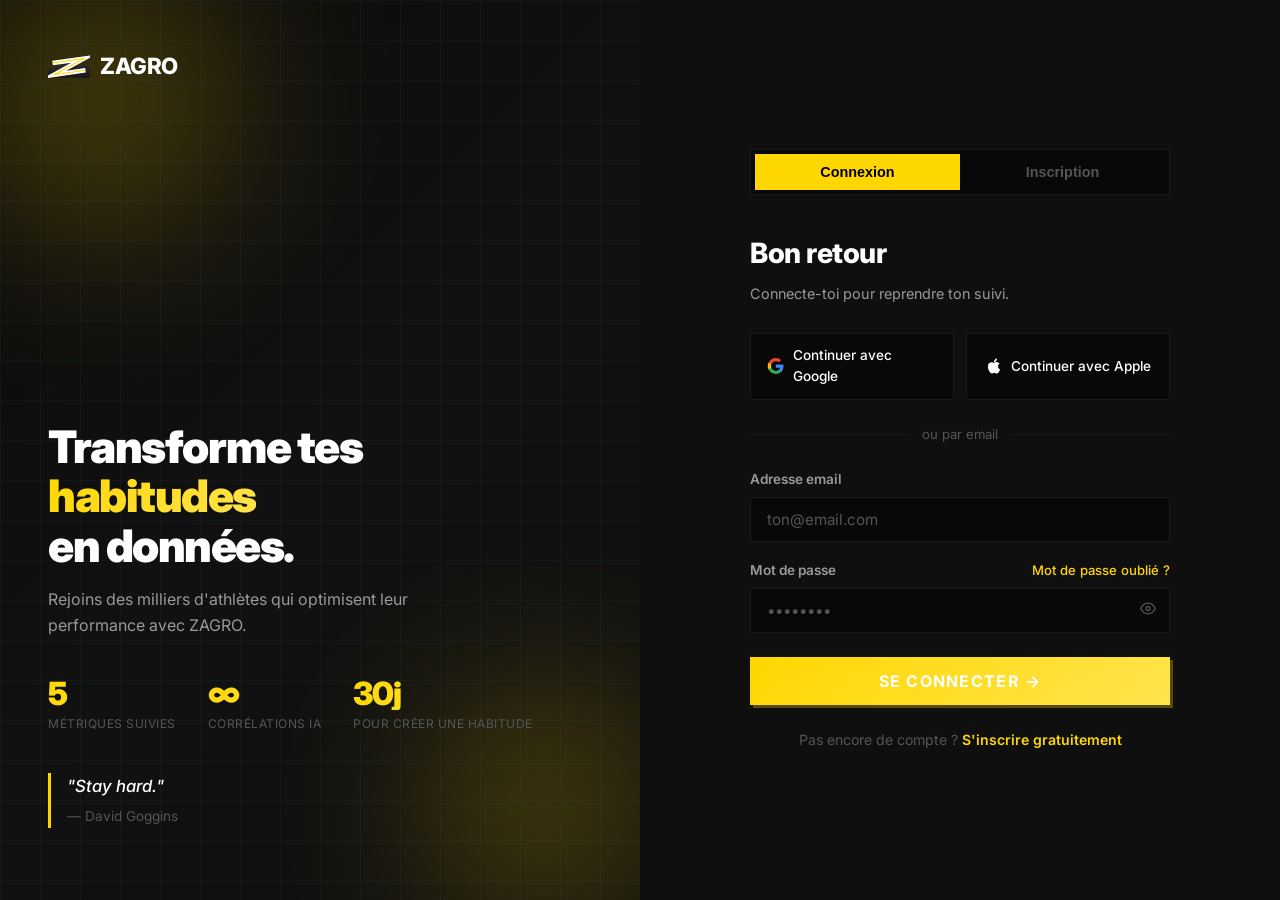
==== commit 926555e0: "Add Google OAuth" ====
--- a/templates/auth.html
+++ b/templates/auth.html
@@ -71,10 +71,10 @@
           <p class="auth-form__sub">Connecte-toi pour reprendre ton suivi.</p>
 
           <div class="social-btns">
-            <button class="social-btn" onclick="socialLogin('Google')">
+            <a href="/auth/google" class="social-btn">
               <svg width="18" height="18" viewBox="0 0 24 24"><path fill="#4285F4" d="M22.56 12.25c0-.78-.07-1.53-.2-2.25H12v4.26h5.92c-.26 1.37-1.04 2.53-2.21 3.31v2.77h3.57c2.08-1.92 3.28-4.74 3.28-8.09z"/><path fill="#34A853" d="M12 23c2.97 0 5.46-.98 7.28-2.66l-3.57-2.77c-.98.66-2.23 1.06-3.71 1.06-2.86 0-5.29-1.93-6.16-4.53H2.18v2.84C3.99 20.53 7.7 23 12 23z"/><path fill="#FBBC05" d="M5.84 14.09c-.22-.66-.35-1.36-.35-2.09s.13-1.43.35-2.09V7.07H2.18C1.43 8.55 1 10.22 1 12s.43 3.45 1.18 4.93l2.85-2.22.81-.62z"/><path fill="#EA4335" d="M12 5.38c1.62 0 3.06.56 4.21 1.64l3.15-3.15C17.45 2.09 14.97 1 12 1 7.7 1 3.99 3.47 2.18 7.07l3.66 2.84c.87-2.6 3.3-4.53 6.16-4.53z"/></svg>
               Continuer avec Google
-            </button>
+            </a>
             <button class="social-btn" onclick="socialLogin('Apple')">
               <svg width="18" height="18" viewBox="0 0 24 24" fill="currentColor"><path d="M18.71 19.5c-.83 1.24-1.71 2.45-3.05 2.47-1.34.03-1.77-.79-3.29-.79-1.53 0-2 .77-3.27.82-1.31.05-2.3-1.32-3.14-2.53C4.25 17 2.94 12.45 4.7 9.39c.87-1.52 2.43-2.48 4.12-2.51 1.28-.02 2.5.87 3.29.87.78 0 2.26-1.07 3.8-.91.65.03 2.47.26 3.64 1.98-.09.06-2.17 1.28-2.15 3.81.03 3.02 2.65 4.03 2.68 4.04-.03.07-.42 1.44-1.38 2.83M13 3.5c.73-.83 1.94-1.46 2.94-1.5.13 1.17-.34 2.35-1.04 3.19-.69.85-1.83 1.51-2.95 1.42-.15-1.15.41-2.35 1.05-3.11z"/></svg>
               Continuer avec Apple
@@ -113,10 +113,10 @@
           <p class="auth-form__sub">Gratuit. Aucune carte requise.</p>
 
           <div class="social-btns">
-            <button class="social-btn" onclick="socialLogin('Google')">
+            <a href="/auth/google" class="social-btn">
               <svg width="18" height="18" viewBox="0 0 24 24"><path fill="#4285F4" d="M22.56 12.25c0-.78-.07-1.53-.2-2.25H12v4.26h5.92c-.26 1.37-1.04 2.53-2.21 3.31v2.77h3.57c2.08-1.92 3.28-4.74 3.28-8.09z"/><path fill="#34A853" d="M12 23c2.97 0 5.46-.98 7.28-2.66l-3.57-2.77c-.98.66-2.23 1.06-3.71 1.06-2.86 0-5.29-1.93-6.16-4.53H2.18v2.84C3.99 20.53 7.7 23 12 23z"/><path fill="#FBBC05" d="M5.84 14.09c-.22-.66-.35-1.36-.35-2.09s.13-1.43.35-2.09V7.07H2.18C1.43 8.55 1 10.22 1 12s.43 3.45 1.18 4.93l2.85-2.22.81-.62z"/><path fill="#EA4335" d="M12 5.38c1.62 0 3.06.56 4.21 1.64l3.15-3.15C17.45 2.09 14.97 1 12 1 7.7 1 3.99 3.47 2.18 7.07l3.66 2.84c.87-2.6 3.3-4.53 6.16-4.53z"/></svg>
               S'inscrire avec Google
-            </button>
+            </a>
             <button class="social-btn" onclick="socialLogin('Apple')">
               <svg width="18" height="18" viewBox="0 0 24 24" fill="currentColor"><path d="M18.71 19.5c-.83 1.24-1.71 2.45-3.05 2.47-1.34.03-1.77-.79-3.29-.79-1.53 0-2 .77-3.27.82-1.31.05-2.3-1.32-3.14-2.53C4.25 17 2.94 12.45 4.7 9.39c.87-1.52 2.43-2.48 4.12-2.51 1.28-.02 2.5.87 3.29.87.78 0 2.26-1.07 3.8-.91.65.03 2.47.26 3.64 1.98-.09.06-2.17 1.28-2.15 3.81.03 3.02 2.65 4.03 2.68 4.04-.03.07-.42 1.44-1.38 2.83M13 3.5c.73-.83 1.94-1.46 2.94-1.5.13 1.17-.34 2.35-1.04 3.19-.69.85-1.83 1.51-2.95 1.42-.15-1.15.41-2.35 1.05-3.11z"/></svg>
               S'inscrire avec Apple
@@ -188,7 +188,7 @@
       btn.innerHTML = input.type === 'password' ? EYE_SVG : EYEOFF_SVG;
     }
 
-    // ── Social login (placeholder) ─────────────────────────────────
+    // ── Social login (Apple placeholder) ──────────────────────────
     function socialLogin(provider) {
       showError('login-error', `Connexion ${provider} bientôt disponible !`);
     }
--- a/static/css/style.css
+++ b/static/css/style.css
@@ -67,24 +67,9 @@
   --font: 'Inter', system-ui, -apple-system, sans-serif;
 }
 
-/* ── Light Mode ──────────────────────────────────────────────── */
-[data-theme="light"] {
-  --bg:        #F0F0F0;
-  --bg-2:      #E8E8E8;
-  --bg-3:      #E0E0E0;
-  --bg-card:   #FFFFFF;
-  --bg-card-2: #F5F5F5;
-  --text-1:    #0A0A0A;
-  --text-2:    #555555;
-  --text-3:    #999999;
-  --border:    #DDDDDD;
-  --border-2:  #EEEEEE;
-  --shadow-card: 0 0 0 1px #DDDDDD, 0 4px 16px rgba(0,0,0,0.08);
-  --shadow-hard: 4px 4px 0px #CC9900;
-}
 
 /* ── Reset + Base ─────────────────────────────────────────────── */
-html { scroll-behavior: smooth; }
+html { scroll-behavior: smooth; overflow-x: hidden; }
 
 body {
   font-family: var(--font);
@@ -93,6 +78,7 @@
   line-height: 1.6;
   -webkit-font-smoothing: antialiased;
   transition: background 0.3s, color 0.3s;
+  overflow-x: hidden;
 }
 
 a { text-decoration: none; color: inherit; }
@@ -1309,9 +1295,20 @@
 .orb--cta1, .orb--cta2 { display: none; }
 
 /* ── Footer ──────────────────────────────────────────────────── */
-.footer { border-top: 2px solid #1A1A1A; padding: 32px 0; background: #0A0A0A; }
+.footer { border-top: 2px solid #1A1A1A; background: #0A0A0A; }
 .footer__inner { display: flex; align-items: center; justify-content: space-between; }
 .footer__copy  { font-size: 0.78rem; color: #444444; }
+
+/* Rich footer */
+.footer--rich { padding: 2.5rem 0 2rem; }
+.footer__top { display: flex; align-items: center; gap: 1.25rem; margin-bottom: 1.25rem; }
+.footer__tagline { font-size: 0.82rem; color: #444; }
+.footer__divider { height: 1px; background: #1a1a1a; margin-bottom: 1.25rem; }
+.footer__bottom { display: flex; align-items: center; justify-content: space-between; flex-wrap: wrap; gap: 0.75rem; }
+.footer__legal { display: flex; align-items: center; gap: 0.5rem; flex-wrap: wrap; }
+.footer__legal a { font-size: 0.78rem; color: #555; text-decoration: none; transition: color .2s; }
+.footer__legal a:hover { color: #FFD700; }
+.footer__sep { color: #333; font-size: 0.78rem; }
 
 /* ── FAQ ─────────────────────────────────────────────────────── */
 .faq-list {
@@ -1437,6 +1434,8 @@
   .step__connector { width: 2px; height: 40px; margin: 0; }
   .coach-layout { grid-template-columns: 1fr; }
   .footer__inner { flex-direction: column; gap: 12px; text-align: center; }
+  .footer__bottom { flex-direction: column; align-items: flex-start; gap: 0.5rem; }
+  .footer__legal { gap: 0.4rem; }
   .hero__title-line { margin-left: auto; margin-right: auto; }
   .section__title::after { display: none; }
 }
@@ -1804,3 +1803,154 @@
   .v-section { padding: 72px 0; }
   .hero-v__scroll-hint { display: none; }
 }
+
+/* ══════════════════════════════════════════════════════════════
+   MOBILE — HAMBURGER NAV
+══════════════════════════════════════════════════════════════ */
+
+/* Hamburger button — hidden on desktop */
+.nav__hamburger {
+  display: none;
+  flex-direction: column;
+  justify-content: center;
+  gap: 5px;
+  width: 44px;
+  height: 44px;
+  background: transparent;
+  border: none;
+  cursor: pointer;
+  padding: 8px;
+  flex-shrink: 0;
+  margin-left: auto;
+}
+
+.nav__hamburger span {
+  display: block;
+  width: 22px;
+  height: 2px;
+  background: #FFFFFF;
+  transition: transform 0.25s ease, opacity 0.25s ease;
+  transform-origin: center;
+}
+
+.nav__hamburger.open span:nth-child(1) { transform: translateY(7px) rotate(45deg); }
+.nav__hamburger.open span:nth-child(2) { opacity: 0; transform: scaleX(0); }
+.nav__hamburger.open span:nth-child(3) { transform: translateY(-7px) rotate(-45deg); }
+
+/* Mobile dropdown menu */
+.nav__mobile {
+  display: none;
+  flex-direction: column;
+  position: fixed;
+  top: 52px; left: 0; right: 0;
+  background: rgba(10, 10, 10, 0.99);
+  border-bottom: 2px solid #FFD700;
+  padding: 8px 0 20px;
+  z-index: 98;
+  transform: translateY(-8px);
+  opacity: 0;
+  pointer-events: none;
+  transition: transform 0.25s ease, opacity 0.25s ease;
+}
+
+.nav__mobile.open {
+  display: flex;
+  transform: translateY(0);
+  opacity: 1;
+  pointer-events: all;
+}
+
+.nav__mobile-link {
+  display: block;
+  padding: 14px 24px;
+  font-size: 0.82rem;
+  font-weight: 700;
+  letter-spacing: 0.1em;
+  text-transform: uppercase;
+  color: #888;
+  border-bottom: 1px solid #111;
+  transition: color 0.15s, background 0.15s;
+  min-height: 44px;
+  display: flex;
+  align-items: center;
+}
+
+.nav__mobile-link:hover { color: #FFD700; background: rgba(255,215,0,0.04); }
+
+.nav__mobile-actions {
+  display: flex;
+  flex-direction: column;
+  gap: 10px;
+  padding: 16px 24px 0;
+}
+
+.nav__mobile-actions .btn {
+  width: 100%;
+  justify-content: center;
+  padding: 14px 20px;
+  min-height: 44px;
+}
+
+/* ── Landing 768px ───────────────────────────────────────────── */
+@media (max-width: 768px) {
+  .nav__links   { display: none !important; }
+  .nav__actions { display: none; }
+  .nav__hamburger { display: flex; }
+
+  /* Hero V */
+  .hero-v { padding: 90px 16px 60px; }
+  .hero-v__actions { flex-direction: column; width: 100%; gap: 10px; }
+  .hero-v__actions .btn { width: 100%; justify-content: center; }
+  .hero-v__stats { gap: 16px; }
+
+  /* Sections */
+  .v-section { padding: 64px 0; }
+  .v-section__hd { margin-bottom: 36px; }
+  .feat-grid { grid-template-columns: 1fr !important; gap: 12px; }
+
+  /* Feat cards */
+  .feat-card { padding: 24px; }
+
+  /* Coach section */
+  .v-coach { grid-template-columns: 1fr; gap: 32px; }
+  .v-coach__left { text-align: center; }
+  .v-coach__left .v-section__title { text-align: center; }
+
+  /* CTA */
+  .v-cta { padding: 48px 24px; }
+  .v-cta__btn { width: 100%; justify-content: center; }
+
+  /* Steps */
+  .v-steps { flex-direction: column; align-items: center; gap: 16px; }
+  .v-step { padding: 0 8px; width: 100%; max-width: 340px; }
+  .v-step__connector { width: 2px; height: 28px; margin: 0; }
+
+  /* Footer */
+  .footer--rich .footer__bottom { flex-direction: column; align-items: center; gap: 0.75rem; text-align: center; }
+  .footer--rich .footer__legal { justify-content: center; flex-wrap: wrap; gap: 6px; }
+  .footer--rich .footer__top { flex-direction: column; align-items: center; gap: 0.5rem; text-align: center; }
+
+  /* Pricing nav inline (same .nav) */
+}
+
+/* ── Landing 480px ───────────────────────────────────────────── */
+@media (max-width: 480px) {
+  .container { padding: 0 16px; }
+
+  .hero-v { padding: 80px 12px 48px; }
+  .hero-v__brand { font-size: clamp(3.2rem, 22vw, 5.5rem); }
+  .hero-v__h1 { font-size: clamp(1.3rem, 6.5vw, 2rem); }
+  .hero-v__stats { gap: 8px; flex-wrap: wrap; justify-content: center; }
+  .hero-stat__num { font-size: 1.6rem; }
+  .hero-stat__sep { display: none; }
+
+  .v-cta { padding: 36px 16px; box-shadow: none; }
+  .v-cta__title { font-size: clamp(2rem, 12vw, 3.5rem); }
+  .v-cta__stats { gap: 16px; flex-wrap: wrap; }
+  .cta-stat__div { display: none; }
+
+  .btn--lg  { padding: 13px 20px; font-size: 0.85rem; }
+  .btn--xl  { padding: 15px 24px; font-size: 0.9rem; }
+
+  .v-section__title { font-size: clamp(1.5rem, 8vw, 2rem); }
+}
--- a/static/css/auth.css
+++ b/static/css/auth.css
@@ -461,3 +461,16 @@
     padding: 32px 24px;
   }
 }
+
+@media (max-width: 480px) {
+  .auth-form-panel {
+    padding: 24px 16px;
+    justify-content: flex-start;
+    padding-top: 40px;
+  }
+
+  .auth-form-wrap {
+    width: 100%;
+    max-width: 100%;
+  }
+}
